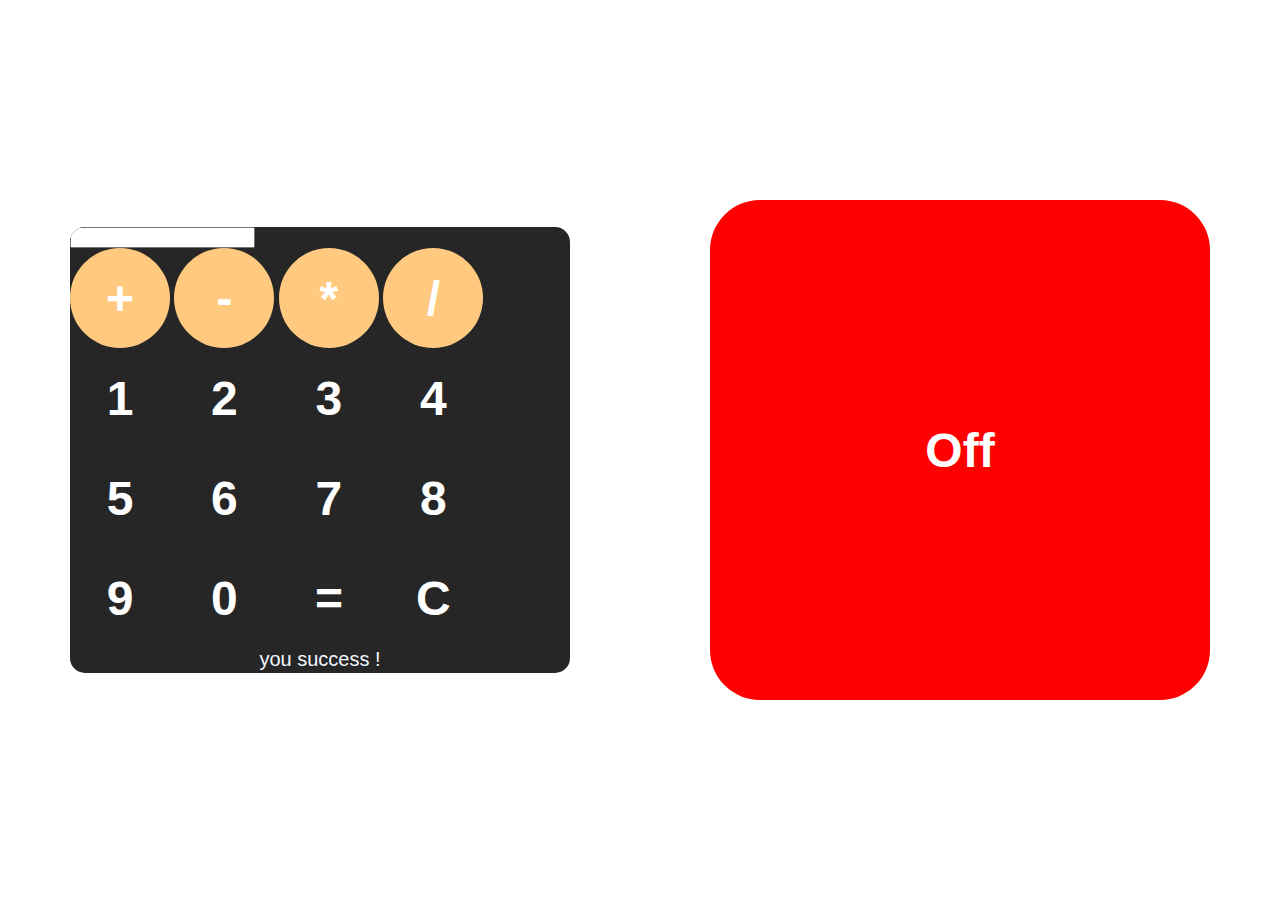
==== caculator/calculator.html @ 7cd98342 "check" ====
<!DOCTYPE html>
<html lang="en">
<head>
    <meta charset="UTF-8">
    <meta name="viewport" content="width=device-width, initial-scale=1.0">
    <title>Document</title>
    <link rel="stylesheet" href="calStyle.css">
</head>
<body>
    <div id="caculator">
        <input id="display "></input>
        <div id="key ">
            <button onclick="appenToDisplay('+')" class="operator">+</button>
            <button onclick="appenToDisplay('-')"class="operator">-</button>
            <button onclick="appenToDisplay('*')"class="operator">*</button>
            <button onclick="appenToDisplay('/')"class="operator">/</button>
            <button onclick="appenToDisplay('1')">1</button>
            <button onclick="appenToDisplay('2')">2</button>
            <button onclick="appenToDisplay('3')">3</button>
            <button onclick="appenToDisplay('4')">4</button>
            <button onclick="appenToDisplay('5')">5</button>
            <button onclick="appenToDisplay('6')">6</button>
            <button onclick="appenToDisplay('7')">7</button>
            <button onclick="appenToDisplay('8')">8</button>
            <button onclick="appenToDisplay('9')">9</button>
            <button onclick="appenToDisplay('0')">0</button>
            <button onclick="caculate()">=</button>
            <button onclick="clearDisplay()">C</button>
            
            
        </div>
        <div id="text">you success ! </div>
    </div>
    <div id="button_main">
        <button id="button1">Off</button>
    </div>
    <script src="calcu.js"></script>
</body>
</html>
---- caculator/calStyle.css ----
body {
    display: flex;
    margin: 0;
    justify-content:  space-around;
    align-items :center;
    height: 100vh;
}
#caculator 
{
    font-family:  Arial, Helvetica, sans-serif;
    background-color: hsl(0, 0% ,15%);
    max-width: 500px;
    border-radius: 15px;
    overflow: hidden;
    align-items: center;
}
#display {
    width: 100%;
    padding: 20px;
    font-size: 5rem;
    border: none;
    text-align: left;
    background-color: hsl(0, 8%, 90%);
    color : white;
}
button {
    width: 100px;
    height: 100px;
    border: none;
    border-radius: 50px;
    background-color: aliceblue;
    color : white;
    font-size: 3rem;
    font-weight: bold;
    cursor: pointer;
    background-color: hsl(0, 0% ,15%);
}
button:hover {
    background-color: hsl(0, 0% ,45%);
}
button:active {
    background-color: hsl(0, 0% ,55%);
}
#key {
    display: grid;
    gap: 10px;
    padding: 25px;
    grid-template-columns: repeat(4,1fr);
    background-color: hsl(0, 0% ,25%);
}
.operator {
    
    background-color: hsl(35, 100%, 55%);
}
.operator:hover {
    
    background-color: hsl(35, 100%, 65%);
}
.operator {
    
    background-color: hsl(35, 100%, 75%);
}
#text {
    display: hidden;
    
    color: aliceblue;
    align-items: center;
    text-align: center;
    font-size: 20px;
    height: 25px;
}

#button1 {
    height: 500px;
    width: 500px;
    color: white;
    text-align: center;
    align-items: center;
    background-color: red;


}
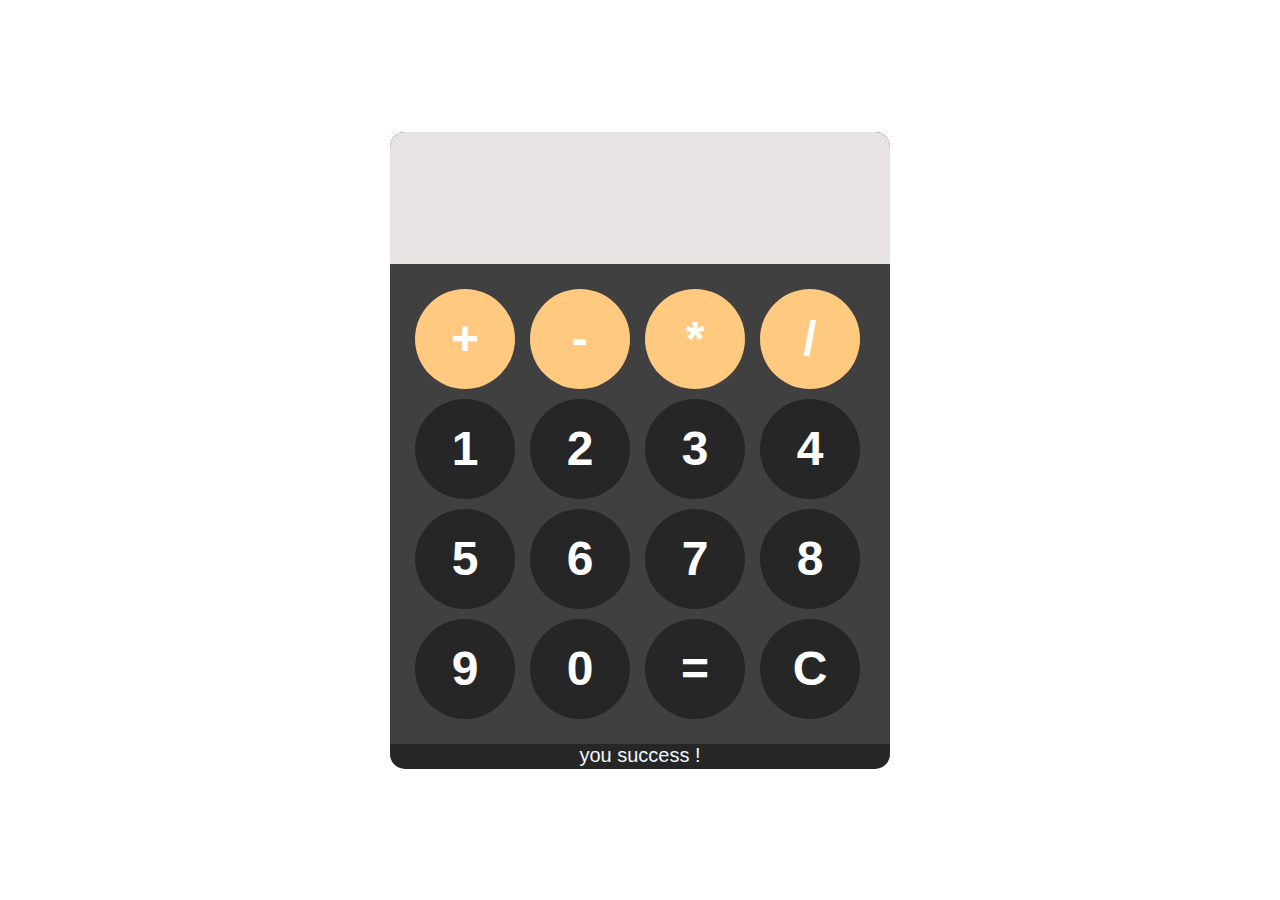
==== commit 1af06b5b: "update" ====
--- a/caculator/calculator.html
+++ b/caculator/calculator.html
@@ -8,8 +8,8 @@
 </head>
 <body>
     <div id="caculator">
-        <input id="display "></input>
-        <div id="key ">
+        <input id="display" placeholder=" "> </input>
+        <div id="key">
             <button onclick="appenToDisplay('+')" class="operator">+</button>
             <button onclick="appenToDisplay('-')"class="operator">-</button>
             <button onclick="appenToDisplay('*')"class="operator">*</button>
@@ -31,9 +31,6 @@
         </div>
         <div id="text">you success ! </div>
     </div>
-    <div id="button_main">
-        <button id="button1">Off</button>
-    </div>
     <script src="calcu.js"></script>
 </body>
 </html>--- a/caculator/calStyle.css
+++ b/caculator/calStyle.css
@@ -61,7 +61,7 @@
     background-color: hsl(35, 100%, 75%);
 }
 #text {
-    display: hidden;
+    /*   */
     
     color: aliceblue;
     align-items: center;
@@ -69,14 +69,3 @@
     font-size: 20px;
     height: 25px;
 }
-
-#button1 {
-    height: 500px;
-    width: 500px;
-    color: white;
-    text-align: center;
-    align-items: center;
-    background-color: red;
-
-
-}
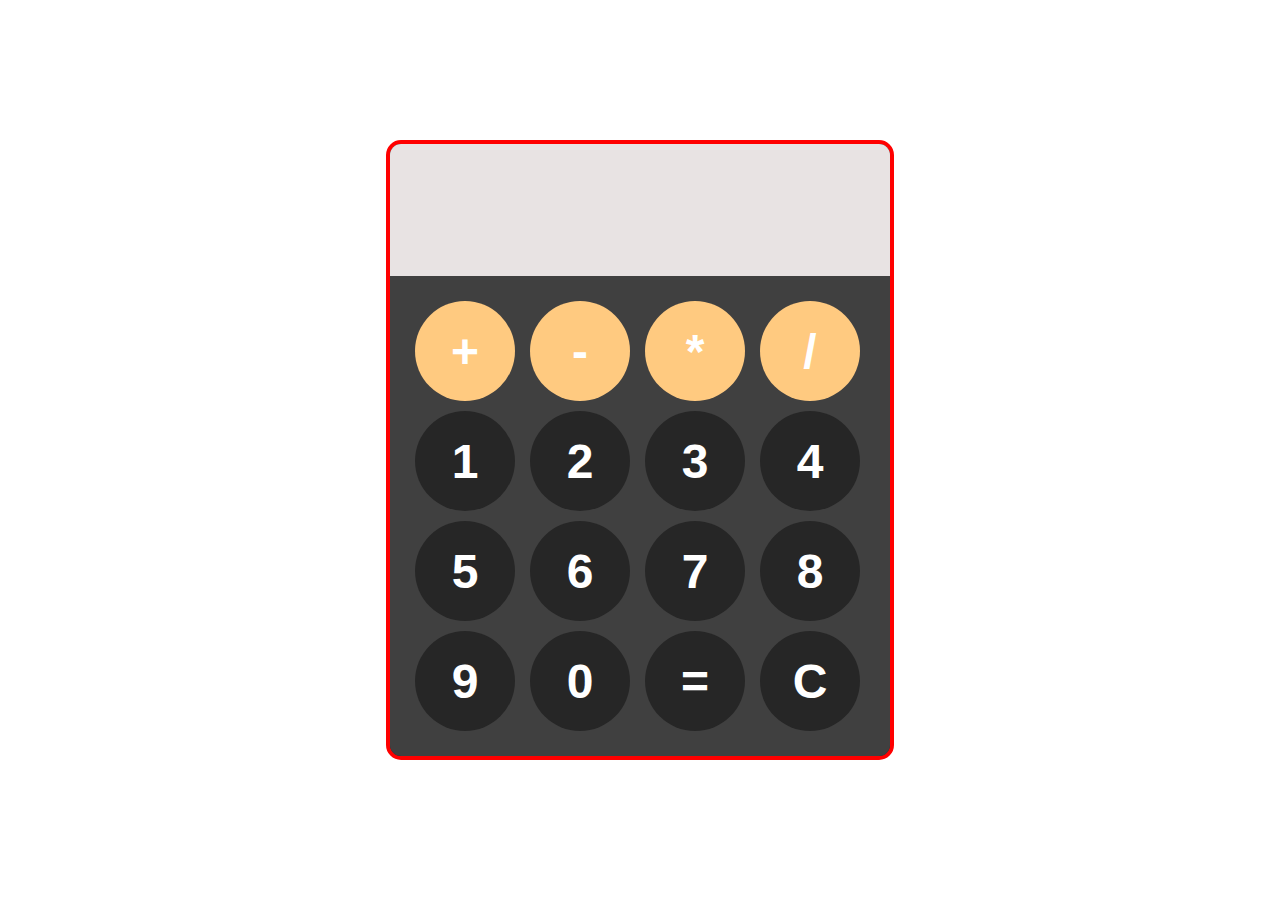
==== commit daf00efa: "optimize and remove unneseccary code" ====
--- a/caculator/calculator.html
+++ b/caculator/calculator.html
@@ -29,7 +29,6 @@
             
             
         </div>
-        <div id="text">you success ! </div>
     </div>
     <script src="calcu.js"></script>
 </body>
--- a/caculator/calStyle.css
+++ b/caculator/calStyle.css
@@ -4,6 +4,7 @@
     justify-content:  space-around;
     align-items :center;
     height: 100vh;
+    
 }
 #caculator 
 {
@@ -13,6 +14,7 @@
     border-radius: 15px;
     overflow: hidden;
     align-items: center;
+    border : 4px solid red;
 }
 #display {
     width: 100%;
@@ -60,12 +62,3 @@
     
     background-color: hsl(35, 100%, 75%);
 }
-#text {
-    /*   */
-    
-    color: aliceblue;
-    align-items: center;
-    text-align: center;
-    font-size: 20px;
-    height: 25px;
-}
